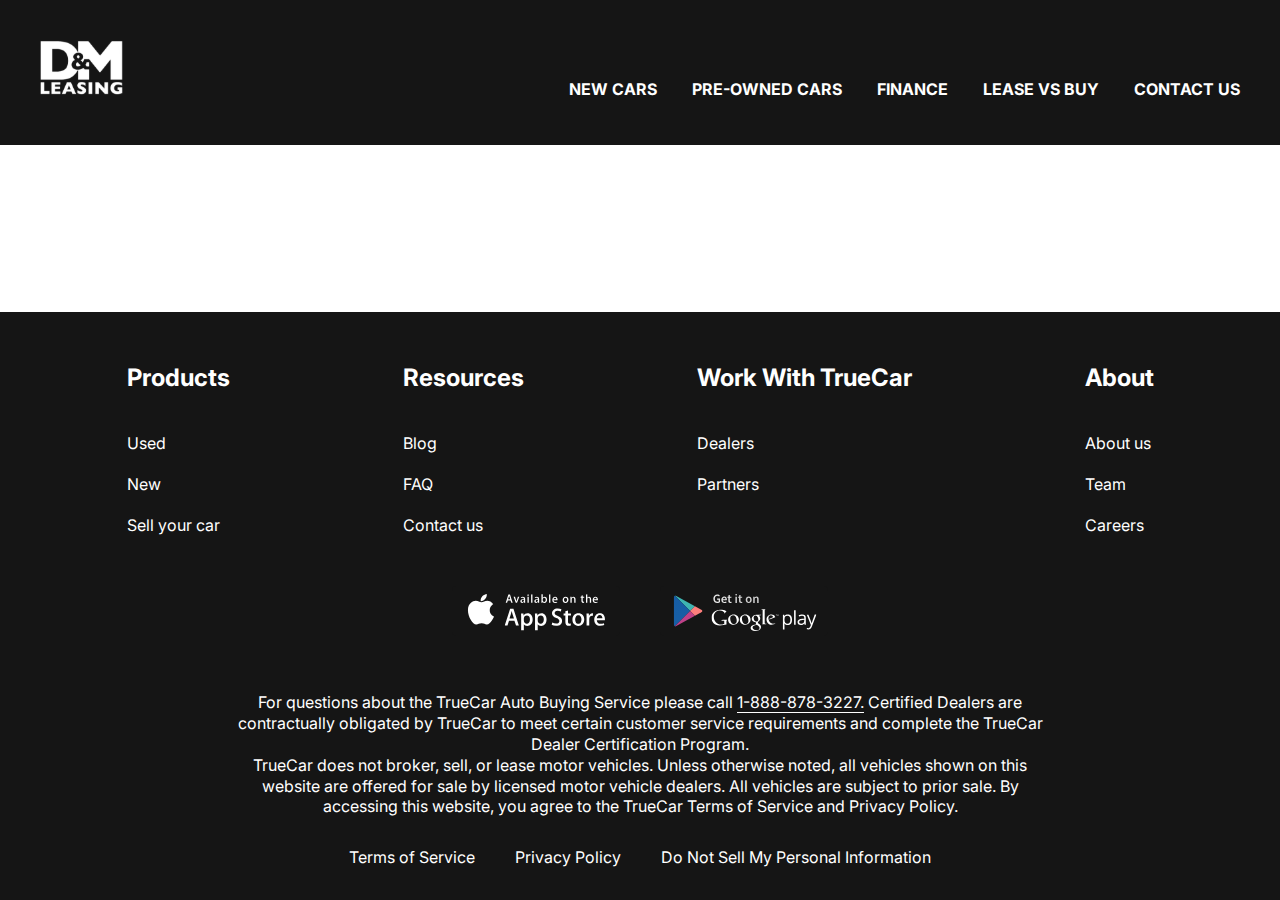
==== contacts.html @ 502bfafa "added footer" ====
<!DOCTYPE html>
<html lang="en">
<head>
	<meta charset="UTF-8">
	<meta name="viewport" content="width=device-width, initial-scale=1.0">
	<title>Document</title>
	<link rel="preconnect" href="https://fonts.googleapis.com">
	<link rel="preconnect" href="https://fonts.gstatic.com" crossorigin>
	<link href="https://fonts.googleapis.com/css2?family=Inter:wght@400;700&display=swap" rel="stylesheet">
	<link rel="stylesheet" href="css/style.css">
</head>
<body>
	<div class="wrapper">
		<header class="header">
			<div class="container">
				<div class="header__inner">
					<a href="#" class="logo">
						<img src="images/header/logo.svg" alt="" class="logo__img">
					</a>
					<nav class="menu">
						<ul class="menu__list">
							<li class="menu__list-item">
								<a href="" class="menu__list-limk">NEW CARS</a>
							</li>
							<li class="menu__list-item">
								<a href="" class="menu__list-limk">PRE-OWNED CARS</a>
							</li>
							<li class="menu__list-item">
								<a href="" class="menu__list-limk">FINANCE</a>
							</li>
							<li class="menu__list-item">
								<a href="" class="menu__list-limk">LEASE VS BUY</a>
							</li>
							<li class="menu__list-item">
								<a href="" class="menu__list-limk">CONTACT US</a>
							</li>
						</ul>
					</nav>
				</div>
			</div>
		</header>
		<main class="main">
		</main>
		<footer class="footer">
			<div class="container">
				<nav class="footer__menu">
					<ul class="footer__menu-list">
						<li class="footer__menu-item">
							<p class="footer__menu-title">Products</p>
						</li>
						<li class="footer__menu-item">
							<a href="#" class="footer__menu-link">Used</a>
						</li>
						<li class="footer__menu-item">
							<a href="#" class="footer__menu-link">New</a>
						</li>
						<li class="footer__menu-item">
							<a href="#" class="footer__menu-link">Sell your car</a>
						</li>
					</ul>
					<ul class="footer__menu-list">
						<li class="footer__menu-item">
							<p class="footer__menu-title">Resources</p>
						</li>
						<li class="footer__menu-item">
							<a href="#" class="footer__menu-link">Blog</a>
						</li>
						<li class="footer__menu-item">
							<a href="#" class="footer__menu-link">FAQ</a>
						</li>
						<li class="footer__menu-item">
							<a href="#" class="footer__menu-link">Contact us</a>
						</li>
					</ul>
					<ul class="footer__menu-list">
						<li class="footer__menu-item">
							<p class="footer__menu-title">Work With TrueCar</p>
						</li>
						<li class="footer__menu-item">
							<a href="#" class="footer__menu-link">Dealers</a>
						</li>
						<li class="footer__menu-item">
							<a href="#" class="footer__menu-link">Partners</a>
						</li>
					</ul>
					<ul class="footer__menu-list">
						<li class="footer__menu-item">
							<p class="footer__menu-title">About</p>
						</li>
						<li class="footer__menu-item">
							<a href="#" class="footer__menu-link">About us</a>
						</li>
						<li class="footer__menu-item">
							<a href="#" class="footer__menu-link">Team</a>
						</li>
						<li class="footer__menu-item">
							<a href="#" class="footer__menu-link">Careers</a>
						</li>
					</ul>
				</nav>
				<ul class="app">
					<li class="app__item">
						<a href="" class="app_item-link">
							<img src="images/footer/appstore.svg" alt="appstore" class="app__item-img">
						</a>
					</li>
					<li class="app__item">
						<a href="" class="app_item-link">
							<img src="images/footer/googleplay.svg" alt="googleplay" class="app__item-img">
						</a>
					</li>
				</ul>
				<div class="footer__copy">
					<p class="footer__copy-text">
						For questions about the TrueCar Auto Buying Service please call <span>1-888-878-3227.</span>
						Certified Dealers are contractually obligated by TrueCar to meet certain customer service requirements and complete the TrueCar Dealer Certification Program.
					</p>
					<p class="footer__copy-text">
						TrueCar does not broker, sell, or lease motor vehicles. Unless otherwise noted, all vehicles shown on this website are offered for sale by licensed motor vehicle dealers. All vehicles are subject to prior sale. By accessing this website, you agree to the TrueCar Terms of Service and Privacy Policy.
					</p>
				</div>
				<nav class="copy__nav">
					<ul class="copy__nav-list">
						<li class="copy__nav-item">
							<a href="#" class="copy__nav-link">Terms of Service</a>
						</li>
						<li class="copy__nav-item">
							<a href="#" class="copy__nav-link">Privacy Policy</a>
						</li>
						<li class="copy__nav-item">
							<a href="#" class="copy__nav-link">Do Not Sell My Personal Information</a>
						</li>
					</ul>
				</nav>
			</div>
		</footer>
	</div>
</body>
</html>
---- css/style.css ----
html {
	box-sizing: border-box;
}
*,
*::after,
*::before {
	box-sizing: inherit;
	margin: 0;
	padding: 0;
}
html,
body {
	height: 100%;
}
body {
	font-family: 'Inter', sans-serif;
	font-weight: 400;
	font-size: 16px;
	color: #151515;
	line-height: 1.3;
}
ul {
	list-style: none;
}
a {
	text-decoration: none;
	color: inherit;
}
.wrapper {
	/* Чтобы m-h100% сработал,нужно родителю,а это бади и хтмл задать height100% */
	min-height: 100%;
	display: flex;
	flex-direction: column;
}
.container {
	max-width: 1230px;
	padding: 0 15px;
	margin: 0 auto;
}
header {
	background-color: #151515;
}
/* ----- HEADER ------------------------------------------------------------------------ */
.header {
}
.header-main {
	background-color: transparent;
}
.header__inner {
	padding: 40px 0px 45px 0px;
	display: flex;
	justify-content: space-between;
	align-items: flex-end;
}
.logo {
}
.logo__img {
}
.menu {
}
.menu__list {
	display: flex;
	gap: 35px;
}
.menu__list-item {
}
.menu__list-limk {
	text-transform: uppercase;
	font-weight: 700;
	color: #fff;
	line-height: 19px;
}
/* ----- FOOTER ------------------------------------------------------------------------ */
.footer {
	background-color: #151515;
	color: #fff;
	padding: 50px 0 32px;
}
.footer__menu {
	display: flex;
	justify-content: space-around;
	margin: 0px 0px 50px 0px;
}
.footer__menu-list {
	max-width: 250px;
}
.footer__menu-item + .footer__menu-item {
	padding: 20px 0px 0px 0px;
}
.footer__menu-title {
	font-size: 24px;
	font-weight: 700;
	padding: 0px 0px 20px 0px;
}
.footer__menu-link {
}
.app {
	display: flex;
	justify-content: center;
	gap: 40px;
	margin: 0px 0px 52px 0px;
}
.app__item {
}
.app_item-link {
}
.app__item-img {
}
.footer__copy {
	max-width: 808px;
	margin: 0 auto 30px;
	text-align: center;
}
.footer__copy span {
	border-bottom: 1px solid #fff;
}
.footer__copy-text {
}
.copy__nav {
}
.copy__nav-list {
	display: flex;
	gap: 40px;
	justify-content: center;
}
.copy__nav-item {
}
.copy__nav-link {
}
/* ----- MAIN ------------------------------------------------------------------------ */
.main {
	flex-grow: 1;
}
/* ----------------------------------------------------------------------------- */
/* ----------------------------------------------------------------------------- */
/* ----------------------------------------------------------------------------- */
/* ----------------------------------------------------------------------------- */
/* ----------------------------------------------------------------------------- */
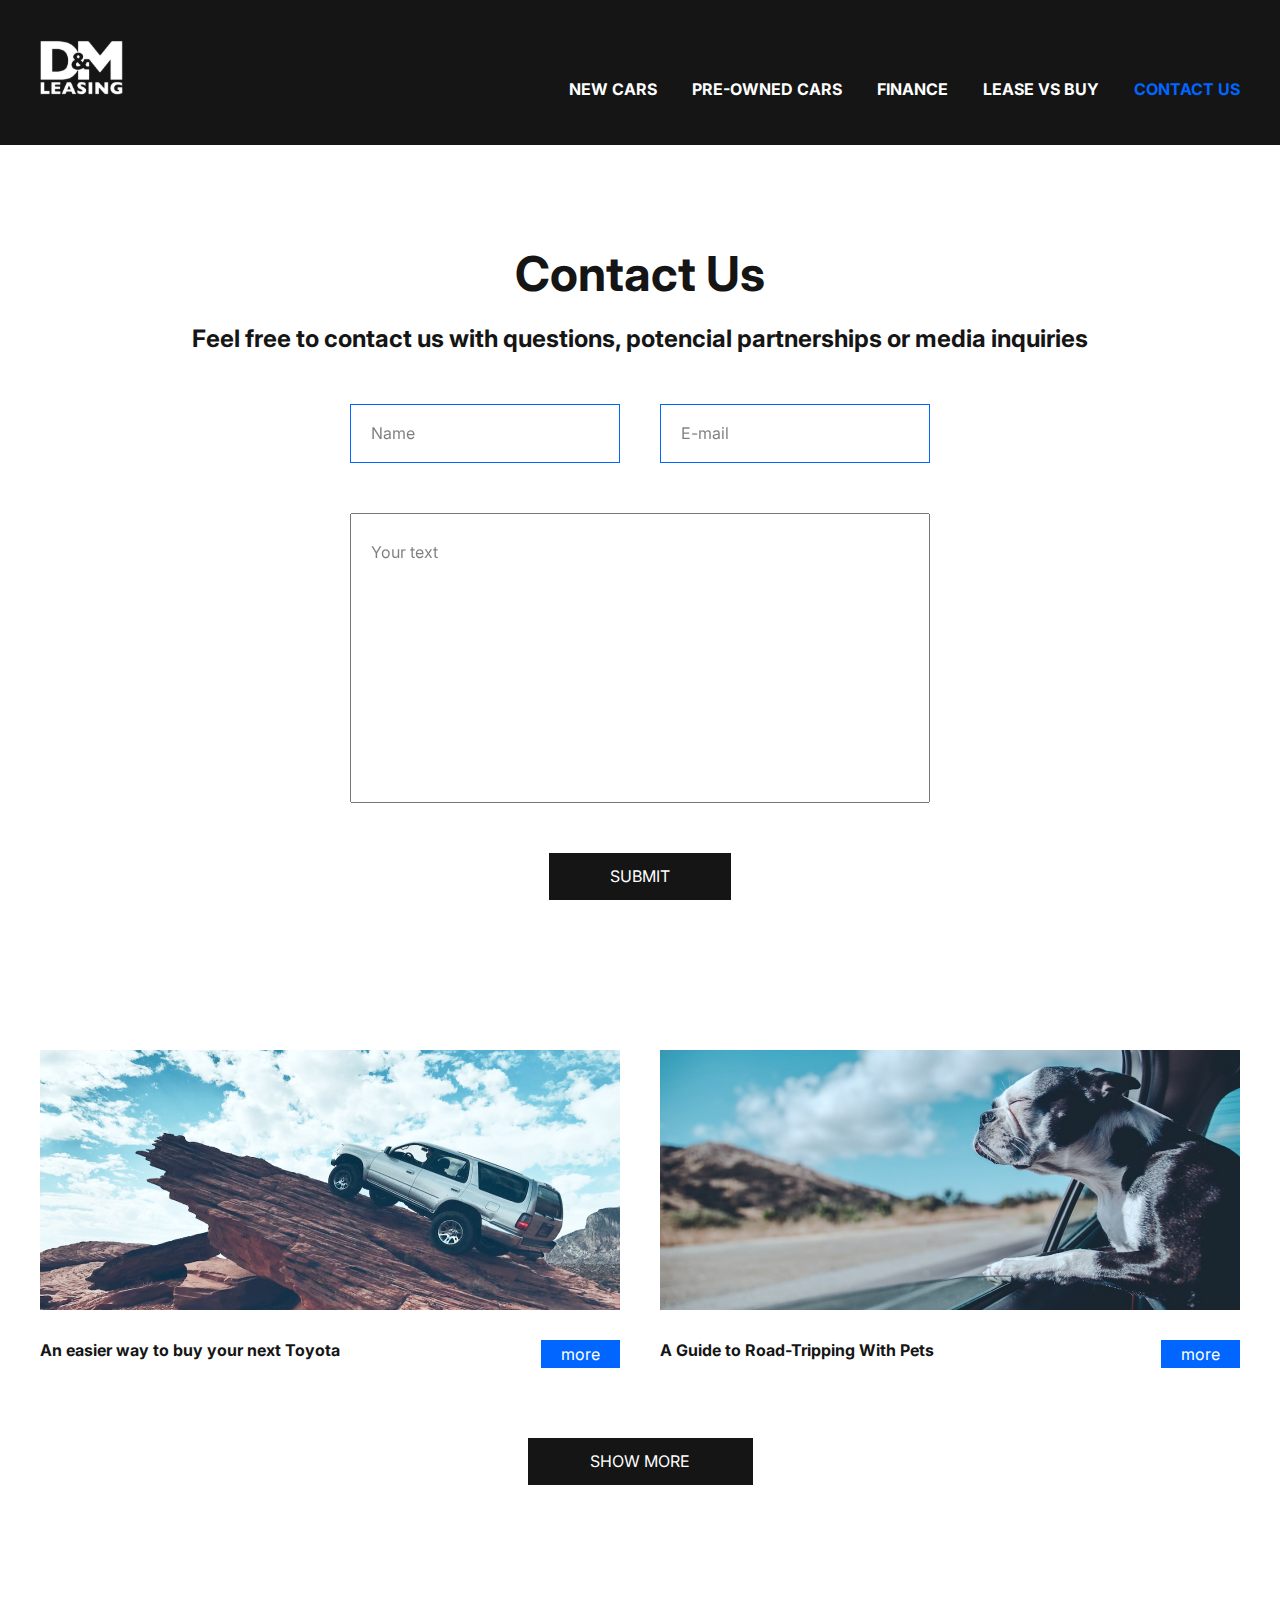
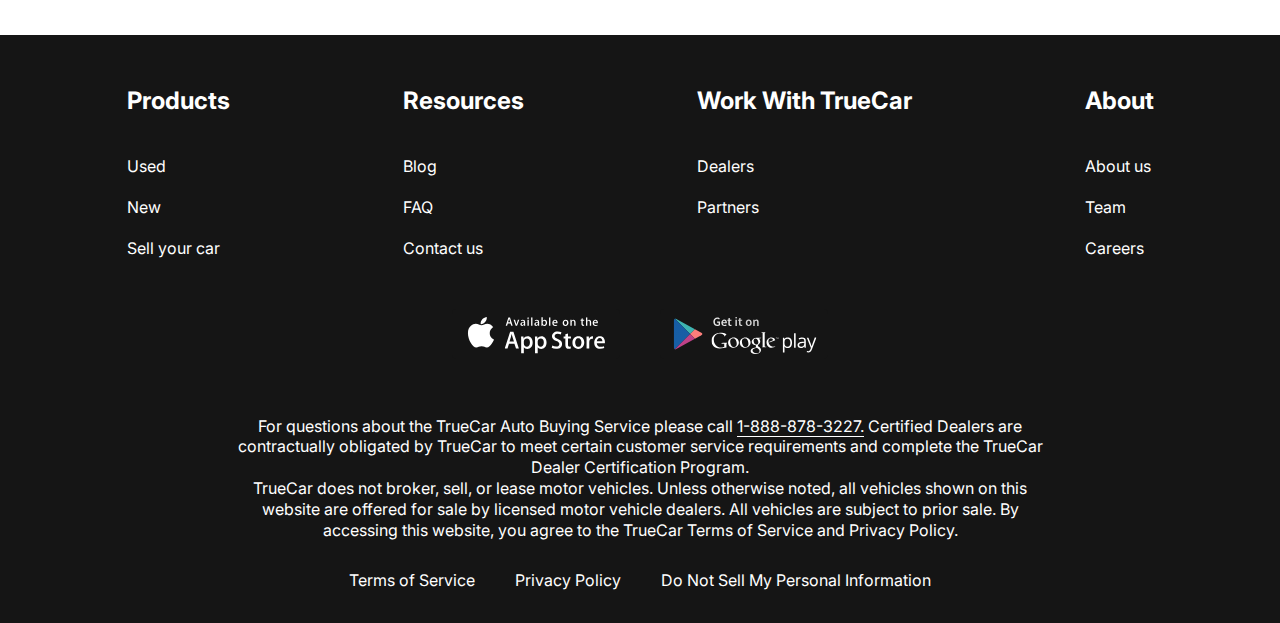
==== commit 0d38c5a3: "added section-important and contacts.html" ====
--- a/contacts.html
+++ b/contacts.html
@@ -1,139 +1,173 @@
 <!DOCTYPE html>
 <html lang="en">
-<head>
-	<meta charset="UTF-8">
-	<meta name="viewport" content="width=device-width, initial-scale=1.0">
-	<title>Document</title>
-	<link rel="preconnect" href="https://fonts.googleapis.com">
-	<link rel="preconnect" href="https://fonts.gstatic.com" crossorigin>
-	<link href="https://fonts.googleapis.com/css2?family=Inter:wght@400;700&display=swap" rel="stylesheet">
-	<link rel="stylesheet" href="css/style.css">
-</head>
-<body>
-	<div class="wrapper">
-		<header class="header">
-			<div class="container">
-				<div class="header__inner">
-					<a href="#" class="logo">
-						<img src="images/header/logo.svg" alt="" class="logo__img">
-					</a>
-					<nav class="menu">
-						<ul class="menu__list">
-							<li class="menu__list-item">
-								<a href="" class="menu__list-limk">NEW CARS</a>
-							</li>
-							<li class="menu__list-item">
-								<a href="" class="menu__list-limk">PRE-OWNED CARS</a>
-							</li>
-							<li class="menu__list-item">
-								<a href="" class="menu__list-limk">FINANCE</a>
-							</li>
-							<li class="menu__list-item">
-								<a href="" class="menu__list-limk">LEASE VS BUY</a>
-							</li>
-							<li class="menu__list-item">
-								<a href="" class="menu__list-limk">CONTACT US</a>
-							</li>
-						</ul>
-					</nav>
-				</div>
-			</div>
-		</header>
-		<main class="main">
-		</main>
-		<footer class="footer">
-			<div class="container">
-				<nav class="footer__menu">
-					<ul class="footer__menu-list">
-						<li class="footer__menu-item">
-							<p class="footer__menu-title">Products</p>
-						</li>
-						<li class="footer__menu-item">
-							<a href="#" class="footer__menu-link">Used</a>
-						</li>
-						<li class="footer__menu-item">
-							<a href="#" class="footer__menu-link">New</a>
-						</li>
-						<li class="footer__menu-item">
-							<a href="#" class="footer__menu-link">Sell your car</a>
-						</li>
-					</ul>
-					<ul class="footer__menu-list">
-						<li class="footer__menu-item">
-							<p class="footer__menu-title">Resources</p>
-						</li>
-						<li class="footer__menu-item">
-							<a href="#" class="footer__menu-link">Blog</a>
-						</li>
-						<li class="footer__menu-item">
-							<a href="#" class="footer__menu-link">FAQ</a>
-						</li>
-						<li class="footer__menu-item">
-							<a href="#" class="footer__menu-link">Contact us</a>
-						</li>
-					</ul>
-					<ul class="footer__menu-list">
-						<li class="footer__menu-item">
-							<p class="footer__menu-title">Work With TrueCar</p>
-						</li>
-						<li class="footer__menu-item">
-							<a href="#" class="footer__menu-link">Dealers</a>
-						</li>
-						<li class="footer__menu-item">
-							<a href="#" class="footer__menu-link">Partners</a>
-						</li>
-					</ul>
-					<ul class="footer__menu-list">
-						<li class="footer__menu-item">
-							<p class="footer__menu-title">About</p>
-						</li>
-						<li class="footer__menu-item">
-							<a href="#" class="footer__menu-link">About us</a>
-						</li>
-						<li class="footer__menu-item">
-							<a href="#" class="footer__menu-link">Team</a>
-						</li>
-						<li class="footer__menu-item">
-							<a href="#" class="footer__menu-link">Careers</a>
-						</li>
-					</ul>
-				</nav>
-				<ul class="app">
-					<li class="app__item">
-						<a href="" class="app_item-link">
-							<img src="images/footer/appstore.svg" alt="appstore" class="app__item-img">
-						</a>
-					</li>
-					<li class="app__item">
-						<a href="" class="app_item-link">
-							<img src="images/footer/googleplay.svg" alt="googleplay" class="app__item-img">
-						</a>
-					</li>
-				</ul>
-				<div class="footer__copy">
-					<p class="footer__copy-text">
-						For questions about the TrueCar Auto Buying Service please call <span>1-888-878-3227.</span>
-						Certified Dealers are contractually obligated by TrueCar to meet certain customer service requirements and complete the TrueCar Dealer Certification Program.
-					</p>
-					<p class="footer__copy-text">
-						TrueCar does not broker, sell, or lease motor vehicles. Unless otherwise noted, all vehicles shown on this website are offered for sale by licensed motor vehicle dealers. All vehicles are subject to prior sale. By accessing this website, you agree to the TrueCar Terms of Service and Privacy Policy.
-					</p>
-				</div>
-				<nav class="copy__nav">
-					<ul class="copy__nav-list">
-						<li class="copy__nav-item">
-							<a href="#" class="copy__nav-link">Terms of Service</a>
-						</li>
-						<li class="copy__nav-item">
-							<a href="#" class="copy__nav-link">Privacy Policy</a>
-						</li>
-						<li class="copy__nav-item">
-							<a href="#" class="copy__nav-link">Do Not Sell My Personal Information</a>
-						</li>
-					</ul>
-				</nav>
-			</div>
-		</footer>
-	</div>
-</body>
-</html>+  <head>
+    <meta charset="UTF-8" />
+    <meta name="viewport" content="width=device-width, initial-scale=1.0" />
+    <title>Document</title>
+    <link rel="preconnect" href="https://fonts.googleapis.com" />
+    <link rel="preconnect" href="https://fonts.gstatic.com" crossorigin />
+    <link href="https://fonts.googleapis.com/css2?family=Inter:wght@400;700&display=swap" rel="stylesheet" />
+    <link rel="stylesheet" href="css/style.css" />
+  </head>
+  <body>
+    <div class="wrapper">
+      <header class="header">
+        <div class="container">
+          <div class="header__inner">
+            <a href="#" class="logo">
+              <img src="images/header/logo.svg" alt="" class="logo__img" />
+            </a>
+            <nav class="menu">
+              <ul class="menu__list">
+                <li class="menu__list-item">
+                  <a href="" class="menu__list-limk">NEW CARS</a>
+                </li>
+                <li class="menu__list-item">
+                  <a href="" class="menu__list-limk">PRE-OWNED CARS</a>
+                </li>
+                <li class="menu__list-item">
+                  <a href="" class="menu__list-limk">FINANCE</a>
+                </li>
+                <li class="menu__list-item">
+                  <a href="" class="menu__list-limk">LEASE VS BUY</a>
+                </li>
+                <li class="menu__list-item">
+                  <a href="" class="menu__list-limk menu__list-limk--active">CONTACT US</a>
+                </li>
+              </ul>
+            </nav>
+          </div>
+        </div>
+      </header>
+      <main class="main">
+        <section class="contacts">
+          <div class="container">
+            <h2 class="section-title contacts__title">Contact Us</h2>
+            <p class="contacts__text">
+              Feel free to contact us with questions, potencial partnerships or media inquiries
+            </p>
+            <form action="#" class="form">
+              <input type="text" class="form__input" placeholder="Name" />
+              <input type="email" class="form__input" placeholder="E-mail" />
+              <textarea name="" id="" cols="30" rows="10" class="form__textarea" placeholder="Your text"></textarea>
+              <button class="form__btn" type="submit">SUBMIT</button>
+            </form>
+          </div>
+        </section>
+        <section class="blog">
+          <div class="container">
+            <div class="blog__items">
+              <div class="blog__item">
+                <img src="images/contacts-blog/contacts-1.jpg" alt="" class="blog__item-img" />
+                <h4 class="blog__item-title">An easier way to buy your next Toyota</h4>
+                <a href="#" class="blog__item-link">more</a>
+              </div>
+              <div class="blog__item">
+                <img src="images/contacts-blog/contacts-2.jpg" alt="" class="blog__item-img" />
+                <h4 class="blog__item-title">A Guide to Road-Tripping With Pets</h4>
+                <a href="#" class="blog__item-link">more</a>
+              </div>
+            </div>
+						<a href="#" class="showmore-link">SHOW MORE</a>
+          </div>
+        </section>
+      </main>
+      <footer class="footer">
+        <div class="container">
+          <nav class="footer__menu">
+            <ul class="footer__menu-list">
+              <li class="footer__menu-item">
+                <p class="footer__menu-title">Products</p>
+              </li>
+              <li class="footer__menu-item">
+                <a href="#" class="footer__menu-link">Used</a>
+              </li>
+              <li class="footer__menu-item">
+                <a href="#" class="footer__menu-link">New</a>
+              </li>
+              <li class="footer__menu-item">
+                <a href="#" class="footer__menu-link">Sell your car</a>
+              </li>
+            </ul>
+            <ul class="footer__menu-list">
+              <li class="footer__menu-item">
+                <p class="footer__menu-title">Resources</p>
+              </li>
+              <li class="footer__menu-item">
+                <a href="#" class="footer__menu-link">Blog</a>
+              </li>
+              <li class="footer__menu-item">
+                <a href="#" class="footer__menu-link">FAQ</a>
+              </li>
+              <li class="footer__menu-item">
+                <a href="#" class="footer__menu-link">Contact us</a>
+              </li>
+            </ul>
+            <ul class="footer__menu-list">
+              <li class="footer__menu-item">
+                <p class="footer__menu-title">Work With TrueCar</p>
+              </li>
+              <li class="footer__menu-item">
+                <a href="#" class="footer__menu-link">Dealers</a>
+              </li>
+              <li class="footer__menu-item">
+                <a href="#" class="footer__menu-link">Partners</a>
+              </li>
+            </ul>
+            <ul class="footer__menu-list">
+              <li class="footer__menu-item">
+                <p class="footer__menu-title">About</p>
+              </li>
+              <li class="footer__menu-item">
+                <a href="#" class="footer__menu-link">About us</a>
+              </li>
+              <li class="footer__menu-item">
+                <a href="#" class="footer__menu-link">Team</a>
+              </li>
+              <li class="footer__menu-item">
+                <a href="#" class="footer__menu-link">Careers</a>
+              </li>
+            </ul>
+          </nav>
+          <ul class="app">
+            <li class="app__item">
+              <a href="" class="app_item-link">
+                <img src="images/footer/appstore.svg" alt="appstore" class="app__item-img" />
+              </a>
+            </li>
+            <li class="app__item">
+              <a href="" class="app_item-link">
+                <img src="images/footer/googleplay.svg" alt="googleplay" class="app__item-img" />
+              </a>
+            </li>
+          </ul>
+          <div class="footer__copy">
+            <p class="footer__copy-text">
+              For questions about the TrueCar Auto Buying Service please call <span>1-888-878-3227.</span>
+              Certified Dealers are contractually obligated by TrueCar to meet certain customer service requirements and
+              complete the TrueCar Dealer Certification Program.
+            </p>
+            <p class="footer__copy-text">
+              TrueCar does not broker, sell, or lease motor vehicles. Unless otherwise noted, all vehicles shown on this
+              website are offered for sale by licensed motor vehicle dealers. All vehicles are subject to prior sale. By
+              accessing this website, you agree to the TrueCar Terms of Service and Privacy Policy.
+            </p>
+          </div>
+          <nav class="copy__nav">
+            <ul class="copy__nav-list">
+              <li class="copy__nav-item">
+                <a href="#" class="copy__nav-link">Terms of Service</a>
+              </li>
+              <li class="copy__nav-item">
+                <a href="#" class="copy__nav-link">Privacy Policy</a>
+              </li>
+              <li class="copy__nav-item">
+                <a href="#" class="copy__nav-link">Do Not Sell My Personal Information</a>
+              </li>
+            </ul>
+          </nav>
+        </div>
+      </footer>
+    </div>
+  </body>
+</html>
--- a/css/style.css
+++ b/css/style.css
@@ -1,56 +1,67 @@
 html {
-	box-sizing: border-box;
+  box-sizing: border-box;
 }
 *,
 *::after,
 *::before {
-	box-sizing: inherit;
-	margin: 0;
-	padding: 0;
+  box-sizing: inherit;
+  margin: 0;
+  padding: 0;
 }
 html,
 body {
-	height: 100%;
+  height: 100%;
 }
 body {
-	font-family: 'Inter', sans-serif;
-	font-weight: 400;
-	font-size: 16px;
-	color: #151515;
-	line-height: 1.3;
+  font-family: 'Inter', sans-serif;
+  font-weight: 400;
+  font-size: 16px;
+  color: #151515;
+  line-height: 1.3;
 }
 ul {
-	list-style: none;
+  list-style: none;
 }
 a {
-	text-decoration: none;
-	color: inherit;
+  text-decoration: none;
+  color: inherit;
+}
+.section-title {
+  margin-bottom: 50px;
+  font-size: 48px;
+  line-height: 58px;
+  font-weight: 700;
+  text-align: center;
 }
 .wrapper {
-	/* Чтобы m-h100% сработал,нужно родителю,а это бади и хтмл задать height100% */
-	min-height: 100%;
-	display: flex;
-	flex-direction: column;
+  /* Чтобы m-h100% сработал,нужно родителю,а это бади и хтмл задать height100% */
+  min-height: 100%;
+  display: flex;
+  flex-direction: column;
 }
 .container {
-	max-width: 1230px;
-	padding: 0 15px;
-	margin: 0 auto;
+  max-width: 1230px;
+  padding: 0 15px;
+  margin: 0 auto;
 }
 header {
-	background-color: #151515;
+  background-color: #151515;
 }
 /* ----- HEADER ------------------------------------------------------------------------ */
 .header {
 }
 .header-main {
-	background-color: transparent;
+  background-color: transparent;
+  position: absolute;
+  z-index: 10;
+  left: 0;
+  right: 0;
 }
 .header__inner {
-	padding: 40px 0px 45px 0px;
-	display: flex;
-	justify-content: space-between;
-	align-items: flex-end;
+  padding: 40px 0px 45px 0px;
+  display: flex;
+  justify-content: space-between;
+  align-items: flex-end;
 }
 .logo {
 }
@@ -59,46 +70,49 @@
 .menu {
 }
 .menu__list {
-	display: flex;
-	gap: 35px;
+  display: flex;
+  gap: 35px;
 }
 .menu__list-item {
 }
 .menu__list-limk {
-	text-transform: uppercase;
-	font-weight: 700;
-	color: #fff;
-	line-height: 19px;
+  text-transform: uppercase;
+  font-weight: 700;
+  color: #fff;
+  line-height: 19px;
+}
+.menu__list-limk--active {
+  color: #06f;
 }
 /* ----- FOOTER ------------------------------------------------------------------------ */
 .footer {
-	background-color: #151515;
-	color: #fff;
-	padding: 50px 0 32px;
+  background-color: #151515;
+  color: #fff;
+  padding: 50px 0 32px;
 }
 .footer__menu {
-	display: flex;
-	justify-content: space-around;
-	margin: 0px 0px 50px 0px;
+  display: flex;
+  justify-content: space-around;
+  margin: 0px 0px 50px 0px;
 }
 .footer__menu-list {
-	max-width: 250px;
+  max-width: 250px;
 }
 .footer__menu-item + .footer__menu-item {
-	padding: 20px 0px 0px 0px;
+  padding: 20px 0px 0px 0px;
 }
 .footer__menu-title {
-	font-size: 24px;
-	font-weight: 700;
-	padding: 0px 0px 20px 0px;
+  font-size: 24px;
+  font-weight: 700;
+  padding: 0px 0px 20px 0px;
 }
 .footer__menu-link {
 }
 .app {
-	display: flex;
-	justify-content: center;
-	gap: 40px;
-	margin: 0px 0px 52px 0px;
+  display: flex;
+  justify-content: center;
+  gap: 40px;
+  margin: 0px 0px 52px 0px;
 }
 .app__item {
 }
@@ -107,21 +121,21 @@
 .app__item-img {
 }
 .footer__copy {
-	max-width: 808px;
-	margin: 0 auto 30px;
-	text-align: center;
+  max-width: 808px;
+  margin: 0 auto 30px;
+  text-align: center;
 }
 .footer__copy span {
-	border-bottom: 1px solid #fff;
+  border-bottom: 1px solid #fff;
 }
 .footer__copy-text {
 }
 .copy__nav {
 }
 .copy__nav-list {
-	display: flex;
-	gap: 40px;
-	justify-content: center;
+  display: flex;
+  gap: 40px;
+  justify-content: center;
 }
 .copy__nav-item {
 }
@@ -129,10 +143,286 @@
 }
 /* ----- MAIN ------------------------------------------------------------------------ */
 .main {
-	flex-grow: 1;
-}
-/* ----------------------------------------------------------------------------- */
-/* ----------------------------------------------------------------------------- */
-/* ----------------------------------------------------------------------------- */
-/* ----------------------------------------------------------------------------- */
-/* ----------------------------------------------------------------------------- */+  flex-grow: 1;
+}
+.top {
+  color: #fff;
+  text-align: center;
+  padding: 250px 0 50px;
+  position: absolute;
+  z-index: 5;
+  left: 0;
+  right: 0;
+}
+.container {
+}
+.top__title {
+  padding: 0px 0px 40px 0px;
+  font-size: 96px;
+  font-weight: 700;
+  line-height: 116px;
+}
+.top__link {
+  background-color: #151515;
+  padding: 23px;
+  max-width: 430px;
+  width: 100%;
+  display: inline-block;
+  text-transform: uppercase;
+  font-size: 36px;
+  line-height: 44px;
+  font-weight: 700;
+}
+/* ------ SLIDER ----------------------------------------------------------------------- */
+.swiper::after {
+  content: '';
+  background: rgba(21, 21, 21, 0.3);
+  position: absolute;
+  z-index: 5;
+  top: 0;
+  left: 0;
+  right: 0;
+  bottom: 0;
+}
+.swiper-slide {
+  background-repeat: no-repeat;
+  background-size: cover;
+  background-position: center;
+  height: 100vh;
+}
+.swiper-pagination-bullet {
+  width: 120px;
+  height: 3px;
+  background-color: #151515;
+  border-radius: 0;
+  opacity: 1;
+}
+.swiper-pagination-bullet-active {
+  height: 6px;
+  background-color: #fff;
+  border-radius: 0;
+}
+.swiper-pagination-horizontal.swiper-pagination-bullets .swiper-pagination-bullet {
+  margin: 0 15px;
+}
+.swiper-pagination-bullets.swiper-pagination-horizontal {
+  bottom: 50px;
+}
+/* ----- WHY-LEASE ------------------------------------------------------------------------ */
+.why-lease {
+  padding: 150px 0;
+}
+.why-lease__title {
+}
+.why-lease__list {
+  display: grid;
+  grid-template-columns: repeat(4, 1fr);
+  gap: 40px;
+  text-align: center;
+}
+.why-lease__item {
+}
+.why-lease__item-img {
+  margin-bottom: 30px;
+}
+.why-lease__item-title {
+  margin-bottom: 30px;
+  font-size: 24px;
+  line-height: 29px;
+  font-weight: 700;
+}
+.why-lease__item-text {
+  text-align: left;
+}
+/* ----- HOW-DOES ------------------------------------------------------------------------ */
+.how-does {
+  margin-bottom: 150px;
+}
+.how-does__inner {
+  max-width: 600px;
+  margin: 0 auto;
+}
+.how-does__text {
+}
+.how__does-title {
+  font-size: 24px;
+  font-weight: 700;
+  padding-top: 50px;
+}
+.how__does-list {
+  padding: 50px 0 70px;
+  counter-reset: MyCounter;
+}
+.how__does-item {
+  list-style-type: none;
+  width: 270px;
+  position: relative;
+  margin-left: auto;
+  box-sizing: content-box;
+  padding: 19px 0 19px 240px;
+  min-height: 63px;
+}
+.how__does-item + .how__does-item {
+  margin-top: 40px;
+}
+.how__does-item::before {
+  counter-increment: MyCounter;
+  content: counter(MyCounter);
+  display: flex;
+  justify-content: center;
+  align-items: center;
+  background-color: #06f;
+  font-size: 48px;
+  font-weight: 700;
+  width: 100px;
+  height: 100px;
+  border-radius: 50%;
+  color: #fff;
+  position: absolute;
+  left: 0;
+  top: 0;
+}
+/* ------ VIDEO ----------------------------------------------------------------------- */
+.video {
+  padding-bottom: 150px;
+}
+.video__title {
+  margin-bottom: 20px;
+}
+.video__text {
+  font-size: 24px;
+  font-weight: 700;
+  margin-bottom: 50px;
+  text-align: center;
+}
+.video__content {
+  margin: 0 auto;
+  display: block;
+}
+/* ------ IMPORTANT ----------------------------------------------------------------------- */
+.important {
+  padding-bottom: 150px;
+}
+.important__title {
+  margin-bottom: 20px;
+}
+.important__text {
+  max-width: 580px;
+  margin: 0 auto 50px;
+}
+.important__list {
+  display: grid;
+  grid-template-columns: repeat(4, 1fr);
+  gap: 40px;
+}
+.important__item {
+}
+.important_item-img {
+  margin-bottom: 20px;
+}
+.important__item-text {
+}
+/* ------ CONTACTS ----------------------------------------------------------------------- */
+.contacts {
+  padding: 100px 0 150px;
+}
+.contacts__title {
+  margin-bottom: 20px;
+}
+.contacts__text {
+  text-align: center;
+  font-weight: 700;
+  font-size: 24px;
+  margin-bottom: 50px;
+  padding: 0 100px;
+}
+.form {
+  max-width: 580px;
+  margin: 0 auto;
+  display: flex;
+  justify-content: space-between;
+  flex-wrap: wrap;
+}
+.form__input {
+  max-width: 270px;
+  padding: 18px 20px;
+  border: 1px solid #06f;
+  margin-bottom: 50px;
+  font-family: 'Inter', sans-serif;
+  font-weight: 400;
+  font-size: 16px;
+  color: #000;
+  line-height: 1.3;
+}
+.form__input::placeholder,
+.form__textarea::placeholder {
+  color: #000;
+  opacity: 0.5;
+  font-family: 'Inter', sans-serif;
+  font-weight: 400;
+  font-size: 16px;
+  line-height: 1.3;
+}
+.form__textarea {
+  width: 100%;
+  resize: none;
+  padding: 28px 20px;
+  height: 290px;
+  font-family: 'Inter', sans-serif;
+  font-weight: 400;
+  font-size: 16px;
+  color: #000;
+  line-height: 1.3;
+  margin-bottom: 50px;
+}
+.form__btn {
+  /* width: 184px; */
+  text-transform: uppercase;
+  margin: 0 auto;
+  padding: 13px 61px;
+  background-color: #151515;
+  color: #fff;
+  border: none;
+  font-family: 'Inter', sans-serif;
+  font-weight: 400;
+  font-size: 16px;
+  line-height: 1.3;
+}
+/* ------ CONTACTS-BLOG ----------------------------------------------------------------------- */
+.blog {
+  padding-bottom: 150px;
+}
+.blog__items {
+  display: grid;
+  grid-template-columns: repeat(2, 1fr);
+  gap: 40px;
+  margin-bottom: 70px;
+}
+.blog__item {
+  display: flex;
+  justify-content: space-between;
+  flex-wrap: wrap;
+}
+.blog__item-img {
+  margin-bottom: 30px;
+  width: 100%;
+}
+.blog__item-title {
+  flex-basis: 446px;
+}
+.blog__item-link {
+  color: #fff;
+  background-color: #06f;
+  padding: 4px 20px;
+}
+
+.showmore-link {
+  text-transform: uppercase;
+  color: #fff;
+  background-color: #151515;
+  padding: 13px 61px;
+  width: 225px;
+  text-align: center;
+  margin: 0 auto;
+  display: block;
+}
